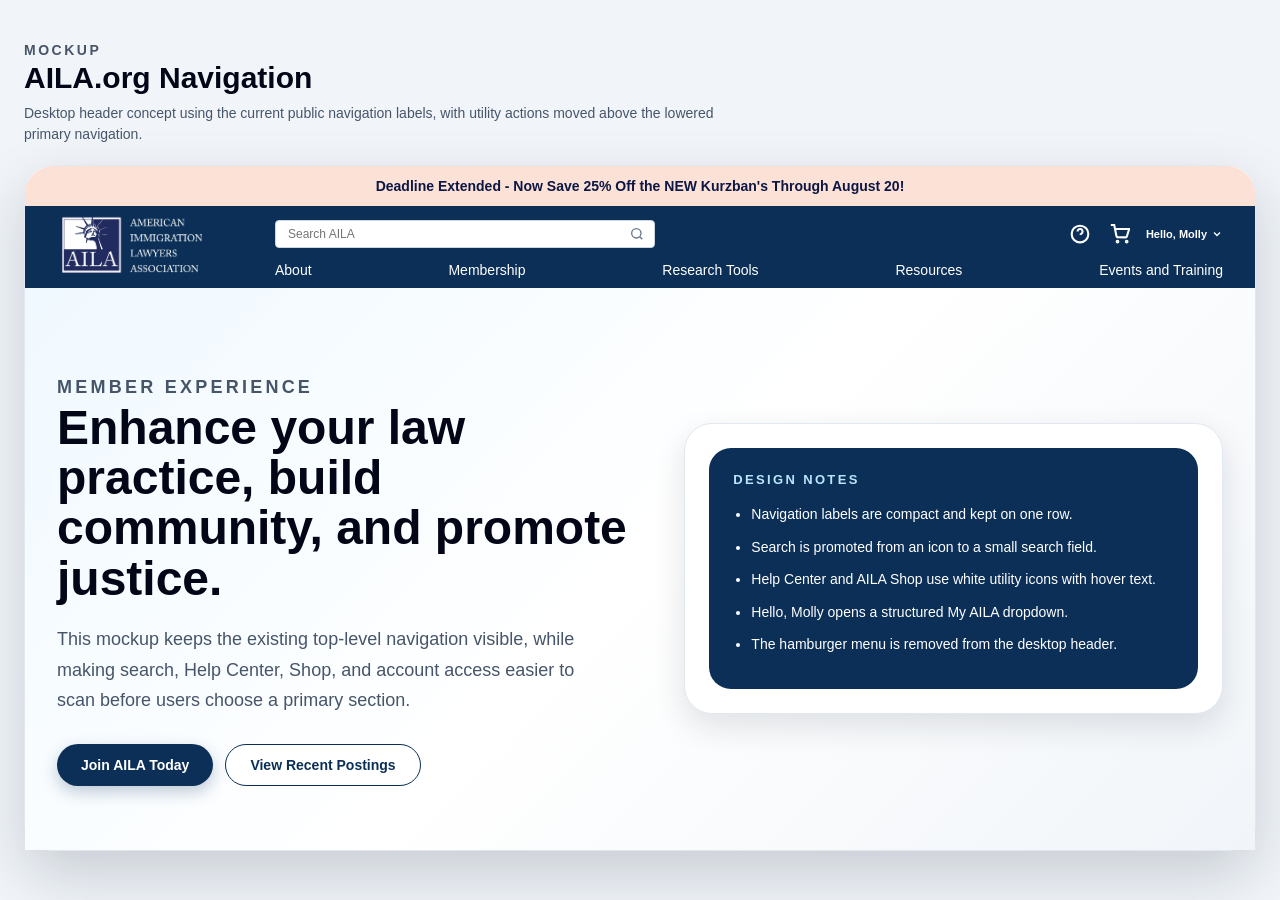
==== aila-navigation-mockup.html @ e3ba4544 "Add files via upload" ====
<!DOCTYPE html>
<html lang="en">
<head>
  <meta charset="UTF-8" />
  <meta name="viewport" content="width=device-width, initial-scale=1.0" />
  <title>AILA Navigation Mockup</title>

  <style>
    * {
      box-sizing: border-box;
    }

    body {
      margin: 0;
      font-family: Arial, Helvetica, sans-serif;
      background: #f1f5f9;
      color: #0f172a;
    }

    /* =========================
       MOCKUP WRAPPER
    ========================= */

    .mockup-page {
      max-width: 1280px;
      margin: 0 auto;
      padding: 32px 24px;
    }

    .mockup-heading {
      margin-bottom: 20px;
    }

    .mockup-label {
      margin: 0 0 6px;
      font-size: 12px;
      font-weight: 700;
      letter-spacing: 0.18em;
      text-transform: uppercase;
      color: #0369a1;
    }

    .mockup-heading h1 {
      margin: 0;
      font-size: 30px;
      color: #020617;
    }

    .mockup-heading p {
      max-width: 720px;
      margin: 8px 0 0;
      font-size: 14px;
      color: #475569;
      line-height: 1.5;
    }

    .site-frame {
      background: white;
      border-radius: 28px;
      overflow: visible;
      box-shadow: 0 24px 60px rgba(15, 23, 42, 0.18);
      border: 1px solid #e2e8f0;
    }

    .promo-bar {
      background: #FCE1D6;
      color: #0C1744;
      text-align: center;
      font-size: 14px;
      font-weight: 600;
      padding: 12px 32px;
      border-radius: 28px 28px 0 0;
    }

    /* =========================
       AILA HEADER
    ========================= */

    .aila-header {
      position: relative;
      z-index: 20;
      background: #0b2f57;
      color: white;
      display: grid;
      grid-template-columns: 230px 1fr;
      grid-template-rows: auto 36px;
    }

    .aila-utility-bar {
      display: flex;
      align-items: center;
      justify-content: space-between;
      background: #0b2f57;
      grid-column: 2;
      grid-row: 1;
      padding: 14px 32px 4px 20px;
    }

    .aila-logo {
      display: flex;
      align-items: flex-start;
      justify-content: center;
      grid-column: 1;
      grid-row: 1 / span 2;
      padding: 8px 16px 0;
    }

    .aila-logo img {
      width: 140px;
      height: auto;
      display: block;
      transform: translateX(-8px);
    }

    .aila-utility-right {
      display: flex;
      align-items: center;
      justify-content: flex-end;
      gap: 12px;
      width: 100%;
    }

    /* =========================
       SEARCH
    ========================= */

    .aila-search {
      width: 380px;
      margin-right: auto;
      position: relative;
    }

    .aila-search label {
      position: absolute;
      width: 1px;
      height: 1px;
      padding: 0;
      margin: -1px;
      overflow: hidden;
      clip: rect(0, 0, 0, 0);
      white-space: nowrap;
      border: 0;
    }

    .aila-search input {
      width: 100%;
      height: 28px;
      border: 1px solid #cbd5e1;
      border-radius: 4px;
      background: white;
      padding: 0 12px;
      font-size: 12px;
      color: #0f172a;
      outline: none;
      padding-right: 36px;
    }

    .aila-search-icon {
      position: absolute;
      top: 50%;
      right: 10px;
      width: 16px;
      height: 16px;
      transform: translateY(-50%);
      stroke: #64748b;
      stroke-width: 2;
      fill: none;
      pointer-events: none;
    }

    .aila-search input:focus {
      border-color: #7dd3fc;
      box-shadow: 0 0 0 2px rgba(125, 211, 252, 0.45);
    }

    /* =========================
       UTILITY ICON BUTTONS
    ========================= */

    .aila-icon-btn {
      position: relative;
      width: 28px;
      height: 28px;
      border: none;
      background: transparent;
      color: white;
      cursor: pointer;
      display: flex;
      align-items: center;
      justify-content: center;
      padding: 0;
    }

    .aila-icon-btn svg {
      width: 20px;
      height: 20px;
      stroke: white;
      stroke-width: 2.5;
      fill: none;
    }

    .aila-icon-btn:hover svg {
      stroke: #bae6fd;
    }

    .aila-tooltip {
      position: absolute;
      top: 32px;
      left: 50%;
      transform: translateX(-50%);
      background: #111827;
      color: white;
      padding: 4px 8px;
      font-size: 11px;
      font-weight: 500;
      border-radius: 4px;
      white-space: nowrap;
      opacity: 0;
      visibility: hidden;
      transition: opacity 0.15s ease, visibility 0.15s ease;
      z-index: 100;
    }

    .aila-icon-btn:hover .aila-tooltip {
      opacity: 1;
      visibility: visible;
    }

    /* =========================
       ACCOUNT MENU
    ========================= */

    .aila-account {
      position: relative;
    }

    .aila-account-trigger {
      display: flex;
      align-items: center;
      gap: 4px;
      height: 28px;
      border: none;
      background: transparent;
      color: white;
      font-size: 11px;
      font-weight: 600;
      cursor: pointer;
      padding: 0;
    }

    .aila-account-trigger:hover {
      color: #bae6fd;
    }

    .aila-account-trigger svg {
      width: 12px;
      height: 12px;
      stroke: currentColor;
      stroke-width: 2.5;
      fill: none;
      transition: transform 0.15s ease;
    }

    .aila-account-trigger[aria-expanded="true"] svg {
      transform: rotate(180deg);
    }

    .aila-dropdown {
      display: none;
      position: absolute;
      right: 0;
      top: 34px;
      z-index: 1000;
      width: 288px;
      background: white;
      border: 1px solid #e2e8f0;
      border-radius: 6px;
      box-shadow:
        0 10px 15px rgba(0, 0, 0, 0.10),
        0 4px 6px rgba(0, 0, 0, 0.05);
      overflow: hidden;
    }

    .aila-dropdown.is-open {
      display: block;
    }

    .aila-dropdown-inner {
      padding: 8px 0;
    }

    .aila-dropdown-section {
      padding: 8px 16px;
      border-bottom: 1px solid #f1f5f9;
    }

    .aila-dropdown-section:last-child {
      border-bottom: none;
    }

    .aila-dropdown-heading {
      margin: 0 0 8px;
      font-size: 11px;
      font-weight: 700;
      text-transform: uppercase;
      letter-spacing: 0.05em;
      color: #64748b;
    }

    .aila-dropdown a {
      display: block;
      padding: 4px 0;
      color: #334155;
      font-size: 14px;
      text-decoration: none;
    }

    .aila-dropdown a:hover {
      color: #0b2f57;
    }

    .aila-logout {
      color: #b91c1c !important;
      font-weight: 700;
    }

    .aila-logout:hover {
      color: #991b1b !important;
    }

    /* =========================
       MAIN NAVIGATION
    ========================= */

    .aila-main-nav {
      background: #0b2f57;
      grid-column: 2;
      grid-row: 2;
      padding: 0 32px 0 20px;
    }

    .aila-main-nav ul {
      list-style: none;
      padding: 0;
      margin: 0;
      height: 36px;
      display: flex;
      align-items: center;
      justify-content: space-between;
      gap: 32px;
      white-space: nowrap;
    }

    .aila-main-nav a {
      color: white;
      text-decoration: none;
      font-size: 14px;
      font-weight: 500;
    }

    .aila-main-nav a:hover {
      color: #bae6fd;
    }

    /* =========================
       SAMPLE PAGE CONTENT
    ========================= */

    .hero {
      background: linear-gradient(135deg, #f0f9ff, #ffffff, #f1f5f9);
      padding: 64px 32px;
      display: grid;
      grid-template-columns: 1.05fr 0.95fr;
      gap: 32px;
      align-items: center;
    }

    .hero-eyebrow {
      font-size: 13px;
      font-weight: 800;
      text-transform: uppercase;
      letter-spacing: 0.18em;
      color: #0072bc;
      margin: 0 0 12px;
    }

    .hero h2 {
      margin: 0;
      max-width: 640px;
      font-size: 48px;
      line-height: 1.05;
      color: #020617;
    }

    .hero p {
      max-width: 560px;
      margin: 20px 0 0;
      font-size: 18px;
      line-height: 1.7;
      color: #475569;
    }

    .hero-actions {
      display: flex;
      flex-wrap: wrap;
      gap: 12px;
      margin-top: 28px;
    }

    .primary-btn,
    .secondary-btn {
      border-radius: 999px;
      padding: 12px 24px;
      font-size: 14px;
      font-weight: 700;
      cursor: pointer;
    }

    .primary-btn {
      border: none;
      background: #0b2f57;
      color: white;
      box-shadow: 0 6px 16px rgba(11, 47, 87, 0.25);
    }

    .secondary-btn {
      border: 1px solid #0b2f57;
      background: white;
      color: #0b2f57;
    }

    .design-notes {
      background: white;
      border-radius: 28px;
      padding: 24px;
      box-shadow: 0 12px 32px rgba(15, 23, 42, 0.12);
      border: 1px solid #e2e8f0;
    }

    .design-notes-card {
      background: #0b2f57;
      color: white;
      border-radius: 22px;
      padding: 24px;
    }

    .design-notes-card h3 {
      margin: 0 0 16px;
      font-size: 13px;
      font-weight: 700;
      text-transform: uppercase;
      letter-spacing: 0.18em;
      color: #bae6fd;
    }

    .design-notes-card ul {
      margin: 0;
      padding-left: 18px;
      font-size: 14px;
      line-height: 1.6;
    }

    .design-notes-card li {
      margin-bottom: 10px;
    }

    /* =========================
       RESPONSIVE
    ========================= */

    @media (max-width: 900px) {
      .aila-utility-bar {
        align-items: flex-start;
        flex-direction: column;
        gap: 12px;
      }

      .aila-utility-right {
        flex-wrap: wrap;
        justify-content: flex-start;
      }

      .aila-search {
        width: 220px;
      }

      .aila-main-nav ul {
        overflow-x: auto;
      }

      .hero {
        grid-template-columns: 1fr;
      }

      .hero h2 {
        font-size: 36px;
      }
    }
  </style>
</head>

<body>

  <div class="mockup-page">

    <div class="mockup-heading">
      <p class="mockup-label">Mockup</p>
      <h1>AILA.org Navigation</h1>
      <p>
        Desktop header concept using the current public navigation labels, with utility actions moved above the lowered primary navigation.
      </p>
    </div>

    <div class="site-frame">

      <div class="promo-bar">
        Deadline Extended - Now Save 25% Off the NEW Kurzban's Through August 20!
      </div>

      <header class="aila-header">

        <!-- Logo spans the utility and primary navigation rows -->
        <div class="aila-logo">
          <img src="AILA_Navy50_Whitetext.png" alt="AILA" />
        </div>

        <!-- Utility Bar -->
        <div class="aila-utility-bar">

          <!-- Right Utility Area -->
          <div class="aila-utility-right">

            <!-- Search -->
            <div class="aila-search">
              <label for="site-search">Search AILA.org</label>
              <input id="site-search" type="search" placeholder="Search AILA" />
              <svg class="aila-search-icon" viewBox="0 0 24 24" aria-hidden="true">
                <circle cx="11" cy="11" r="7"></circle>
                <path d="m20 20-4-4"></path>
              </svg>
            </div>

            <!-- Help Center -->
            <button class="aila-icon-btn" type="button" title="Help Center" aria-label="Help Center">
              <svg viewBox="0 0 24 24" aria-hidden="true">
                <circle cx="12" cy="12" r="10"></circle>
                <path d="M9.1 9a3 3 0 1 1 5.8 1c-.5 1.4-2.1 1.8-2.6 3"></path>
                <path d="M12 17h.01"></path>
              </svg>
              <span class="aila-tooltip">Help Center</span>
            </button>

            <!-- AILA Shop -->
            <button class="aila-icon-btn" type="button" title="AILA Shop" aria-label="AILA Shop">
              <svg viewBox="0 0 24 24" aria-hidden="true">
                <circle cx="9" cy="21" r="1"></circle>
                <circle cx="20" cy="21" r="1"></circle>
                <path d="M1 1h4l2.7 13.4a2 2 0 0 0 2 1.6h8.7a2 2 0 0 0 2-1.6L23 6H6"></path>
              </svg>
              <span class="aila-tooltip">AILA Shop</span>
            </button>

            <!-- Account Menu -->
            <div class="aila-account">
              <button
                class="aila-account-trigger"
                type="button"
                aria-expanded="false"
                aria-controls="aila-account-menu"
              >
                Hello, Molly
                <svg viewBox="0 0 24 24" aria-hidden="true">
                  <path d="M6 9l6 6 6-6"></path>
                </svg>
              </button>

              <div class="aila-dropdown" id="aila-account-menu">
                <div class="aila-dropdown-inner">

                  <div class="aila-dropdown-section">
                    <p class="aila-dropdown-heading">My AILA</p>
                    <a href="#">Profile</a>
                    <a href="#">Account Settings</a>
                    <a href="#">Addresses</a>
                    <a href="#">Change Password</a>
                  </div>

                  <div class="aila-dropdown-section">
                    <p class="aila-dropdown-heading">Communications</p>
                    <a href="#">Recent Postings</a>
                    <a href="#">Email Subscriptions</a>
                  </div>

                  <div class="aila-dropdown-section">
                    <p class="aila-dropdown-heading">Shop</p>
                    <a href="#">Purchase History</a>
                    <a href="#">Digital Library</a>
                    <a href="#">My CLE</a>
                  </div>

                  <div class="aila-dropdown-section">
                    <a href="#" class="aila-logout">Log Out</a>
                  </div>

                </div>
              </div>
            </div>

          </div>
        </div>

        <!-- Main Navigation -->
        <nav class="aila-main-nav" aria-label="Primary navigation">
          <ul>
            <li><a href="#">About</a></li>
            <li><a href="#">Membership</a></li>
            <li><a href="#">Research Tools</a></li>
            <li><a href="#">Resources</a></li>
            <li><a href="#">Events and Training</a></li>
          </ul>
        </nav>

      </header>

      <!-- Sample page content below header -->
      <main class="hero">

        <section>
          <p class="hero-eyebrow">Member experience</p>
          <h2>Enhance your law practice, build community, and promote justice.</h2>
          <p>
            This mockup keeps the existing top-level navigation visible, while making search, Help Center, Shop, and account access easier to scan before users choose a primary section.
          </p>

          <div class="hero-actions">
            <button class="primary-btn">Join AILA Today</button>
            <button class="secondary-btn">View Recent Postings</button>
          </div>
        </section>

        <aside class="design-notes">
          <div class="design-notes-card">
            <h3>Design notes</h3>
            <ul>
              <li>Navigation labels are compact and kept on one row.</li>
              <li>Search is promoted from an icon to a small search field.</li>
              <li>Help Center and AILA Shop use white utility icons with hover text.</li>
              <li>Hello, Molly opens a structured My AILA dropdown.</li>
              <li>The hamburger menu is removed from the desktop header.</li>
            </ul>
          </div>
        </aside>

      </main>

    </div>
  </div>

  <script>
    document.addEventListener("DOMContentLoaded", function () {
      const accountButton = document.querySelector(".aila-account-trigger");
      const dropdown = document.querySelector(".aila-dropdown");

      accountButton.addEventListener("click", function (event) {
        event.stopPropagation();

        const isOpen = dropdown.classList.toggle("is-open");
        accountButton.setAttribute("aria-expanded", String(isOpen));
      });

      document.addEventListener("click", function (event) {
        const account = document.querySelector(".aila-account");

        if (!account.contains(event.target)) {
          dropdown.classList.remove("is-open");
          accountButton.setAttribute("aria-expanded", "false");
        }
      });

      document.addEventListener("keydown", function (event) {
        if (event.key === "Escape") {
          dropdown.classList.remove("is-open");
          accountButton.setAttribute("aria-expanded", "false");
        }
      });
    });
  </script>

</body>
</html>
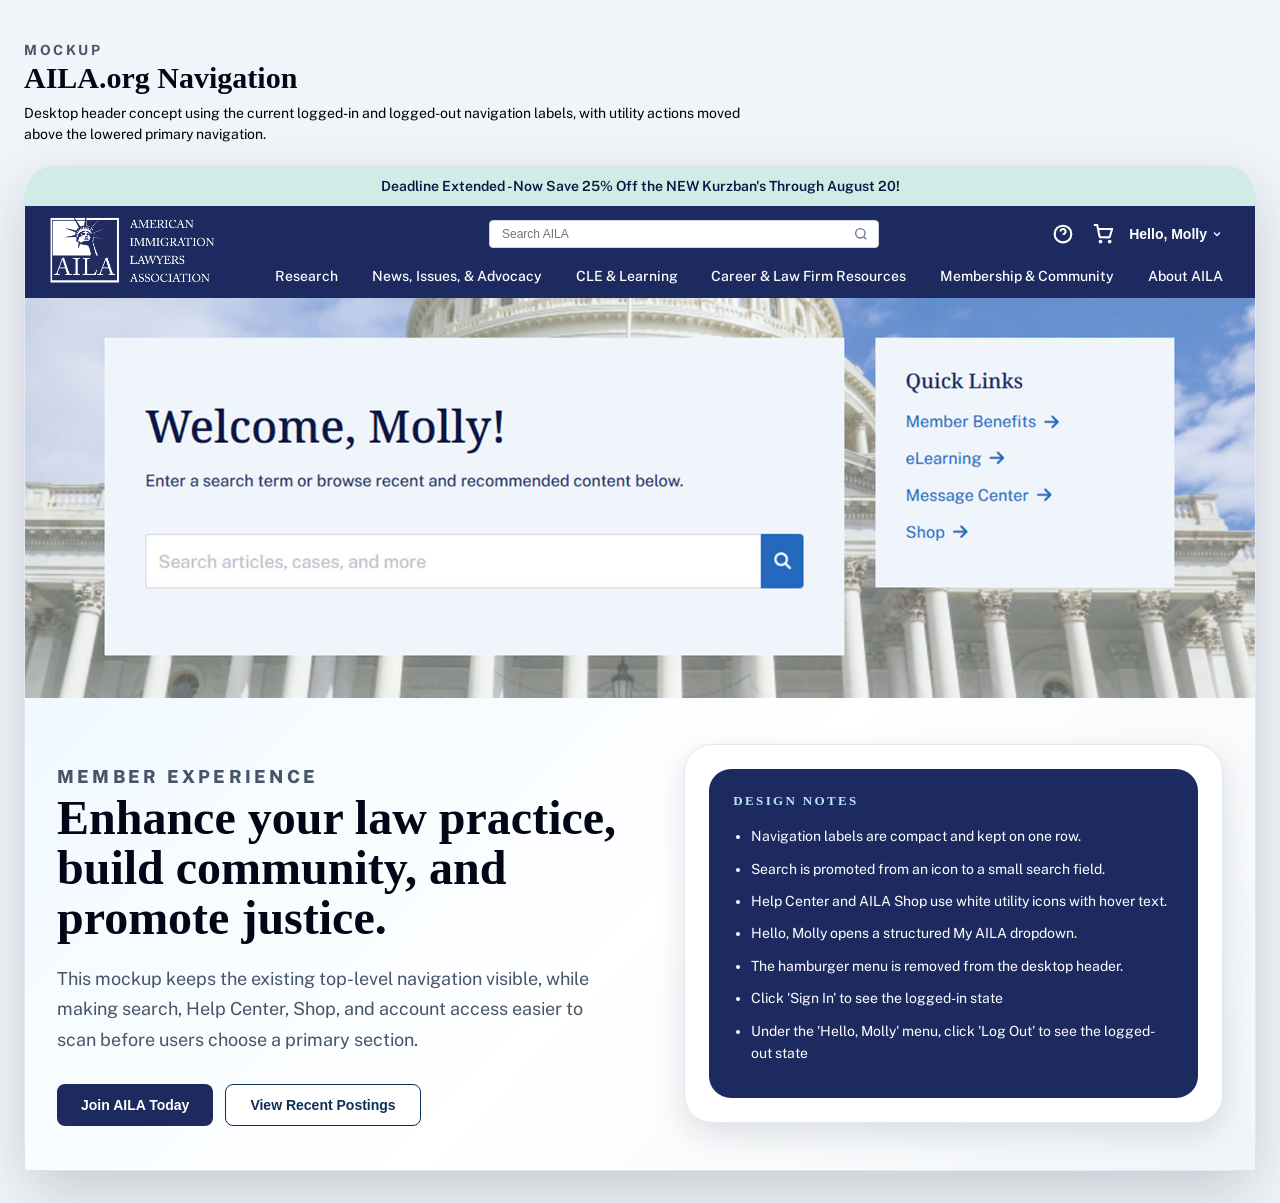
==== commit 8f09ac57: "Add files via upload" ====
--- a/aila-navigation-mockup.html
+++ b/aila-navigation-mockup.html
@@ -6,15 +6,22 @@
   <title>AILA Navigation Mockup</title>
 
   <style>
+    @import url('https://fonts.googleapis.com/css2?family=Public+Sans:wght@400;500;600;700;800&display=swap');
+    @import url('https://fonts.adobe.com/fonts/freight-text');
+
     * {
       box-sizing: border-box;
     }
 
     body {
       margin: 0;
-      font-family: Arial, Helvetica, sans-serif;
+      font-family: "Public Sans", Arial, sans-serif;
       background: #f1f5f9;
       color: #0f172a;
+    }
+
+    h1, h2, h3 {
+      font-family: "Freight Text", serif;
     }
 
     /* =========================
@@ -54,6 +61,10 @@
       line-height: 1.5;
     }
 
+    .mockup-heading p:last-child {
+      color: #000000;
+    }
+
     .site-frame {
       background: white;
       border-radius: 28px;
@@ -63,7 +74,7 @@
     }
 
     .promo-bar {
-      background: #FCE1D6;
+      background: #d1ece6;
       color: #0C1744;
       text-align: center;
       font-size: 14px;
@@ -79,18 +90,18 @@
     .aila-header {
       position: relative;
       z-index: 20;
-      background: #0b2f57;
+      background: #1C2A5F;
       color: white;
       display: grid;
       grid-template-columns: 230px 1fr;
-      grid-template-rows: auto 36px;
+      grid-template-rows: auto 46px;
     }
 
     .aila-utility-bar {
       display: flex;
       align-items: center;
       justify-content: space-between;
-      background: #0b2f57;
+      background: #1C2A5F;
       grid-column: 2;
       grid-row: 1;
       padding: 14px 32px 4px 20px;
@@ -106,8 +117,8 @@
     }
 
     .aila-logo img {
-      width: 140px;
-      height: auto;
+      height: 69.3px;
+      width: auto;
       display: block;
       transform: translateX(-8px);
     }
@@ -118,6 +129,7 @@
       justify-content: flex-end;
       gap: 12px;
       width: 100%;
+      position: relative;
     }
 
     /* =========================
@@ -125,9 +137,10 @@
     ========================= */
 
     .aila-search {
-      width: 380px;
-      margin-right: auto;
-      position: relative;
+      width: 390px;
+      position: absolute;
+      left: calc(50% - 65px);
+      transform: translateX(-50%);
     }
 
     .aila-search label {
@@ -242,7 +255,7 @@
       border: none;
       background: transparent;
       color: white;
-      font-size: 11px;
+      font-size: 14px;
       font-weight: 600;
       cursor: pointer;
       padding: 0;
@@ -300,16 +313,16 @@
 
     .aila-dropdown-heading {
       margin: 0 0 8px;
-      font-size: 11px;
+      font-size: 14px;
       font-weight: 700;
       text-transform: uppercase;
       letter-spacing: 0.05em;
-      color: #64748b;
+      color: #0C1744;
     }
 
     .aila-dropdown a {
       display: block;
-      padding: 4px 0;
+      padding: 4px 0 4px 4px;
       color: #334155;
       font-size: 14px;
       text-decoration: none;
@@ -320,8 +333,20 @@
     }
 
     .aila-logout {
-      color: #b91c1c !important;
+      color: #cc0000 !important;
+      font-size: 16px !important;
       font-weight: 700;
+      display: flex !important;
+      align-items: center;
+      gap: 8px;
+    }
+
+    .aila-logout svg {
+      width: 16px;
+      height: 16px;
+      stroke: currentColor;
+      stroke-width: 2;
+      fill: none;
     }
 
     .aila-logout:hover {
@@ -333,10 +358,10 @@
     ========================= */
 
     .aila-main-nav {
-      background: #0b2f57;
+      background: #1C2A5F;
       grid-column: 2;
       grid-row: 2;
-      padding: 0 32px 0 20px;
+      padding: 5px 32px 5px 20px;
     }
 
     .aila-main-nav ul {
@@ -362,13 +387,144 @@
       color: #bae6fd;
     }
 
+    .aila-nav-item {
+      position: relative;
+    }
+
+    .aila-research-menu {
+      position: absolute;
+      top: 36px;
+      left: 0;
+      width: 720px;
+      padding: 24px;
+      background: #ffffff;
+      border: 1px solid #dbe3ef;
+      border-radius: 8px;
+      box-shadow: 0 16px 32px rgba(12, 23, 68, 0.18);
+      transform: translateY(8px);
+      opacity: 0;
+      visibility: hidden;
+      transition: opacity 0.15s ease, transform 0.15s ease, visibility 0.15s;
+      z-index: 1000;
+    }
+
+    .aila-career-menu {
+      left: auto;
+      right: 0;
+    }
+
+    .aila-nav-item:hover .aila-research-menu,
+    .aila-nav-item:focus-within .aila-research-menu {
+      opacity: 1;
+      visibility: visible;
+      transform: translateY(0);
+    }
+
+    .aila-research-menu-grid {
+      display: grid;
+      grid-template-columns: 0.8fr 1.2fr 1fr;
+      gap: 24px;
+    }
+
+    .aila-news-menu-grid {
+      grid-template-columns: repeat(3, minmax(0, 1fr));
+    }
+
+    .aila-equal-menu-grid {
+      grid-template-columns: repeat(3, minmax(0, 1fr));
+    }
+
+    .aila-membership-menu-grid {
+      grid-template-columns: 1.2fr 1fr 0.8fr;
+    }
+
+    .aila-research-menu-column {
+      min-width: 0;
+    }
+
+    .aila-research-menu-heading {
+      margin: 0 0 10px;
+      color: #1C2A5F;
+      font-size: 14px;
+      font-weight: 700;
+      text-transform: uppercase;
+      letter-spacing: 0.06em;
+    }
+
+    .aila-menu-subheading {
+      margin-top: 18px;
+    }
+
+    .aila-research-menu-column a {
+      display: block;
+      margin: 0;
+      padding: 6px 0;
+      color: #334155;
+      font-size: 14px;
+      line-height: 1.35;
+    }
+
+    .aila-research-menu-column a:hover,
+    .aila-research-menu-column a:focus {
+      color: #0072bc;
+    }
+
+    /* =========================
+       LOGGED OUT STATE
+    ========================= */
+
+    .aila-header.logged-out .aila-account {
+      display: none;
+    }
+
+    .aila-login-btn {
+      display: none;
+      height: 28px;
+      padding: 0 20px;
+      background: white;
+      color: #1C2A5F;
+      border: none;
+      border-radius: 4px;
+      font-size: 14px;
+      font-weight: 600;
+      cursor: pointer;
+      transition: background-color 0.2s ease;
+      align-items: center;
+      justify-content: center;
+      white-space: nowrap;
+    }
+
+    .aila-login-btn:hover {
+      background-color: #f1f5f9;
+    }
+
+    .aila-header.logged-out .aila-login-btn {
+      display: block;
+    }
+
+    .aila-main-nav-logged-in {
+      display: block;
+    }
+
+    .aila-main-nav-logged-out {
+      display: none;
+    }
+
+    .aila-header.logged-out .aila-main-nav-logged-in {
+      display: none;
+    }
+
+    .aila-header.logged-out .aila-main-nav-logged-out {
+      display: block;
+    }
+
     /* =========================
        SAMPLE PAGE CONTENT
     ========================= */
 
     .hero {
       background: linear-gradient(135deg, #f0f9ff, #ffffff, #f1f5f9);
-      padding: 64px 32px;
+      padding: 44px 32px;
       display: grid;
       grid-template-columns: 1.05fr 0.95fr;
       gap: 32px;
@@ -409,7 +565,7 @@
 
     .primary-btn,
     .secondary-btn {
-      border-radius: 999px;
+      border-radius: 8px;
       padding: 12px 24px;
       font-size: 14px;
       font-weight: 700;
@@ -418,9 +574,13 @@
 
     .primary-btn {
       border: none;
-      background: #0b2f57;
+      background: #1C2A5F;
       color: white;
-      box-shadow: 0 6px 16px rgba(11, 47, 87, 0.25);
+      transition: background-color 0.2s ease;
+    }
+
+    .primary-btn:hover {
+      background-color: #0072bc;
     }
 
     .secondary-btn {
@@ -438,7 +598,7 @@
     }
 
     .design-notes-card {
-      background: #0b2f57;
+      background: #1C2A5F;
       color: white;
       border-radius: 22px;
       padding: 24px;
@@ -464,8 +624,24 @@
       margin-bottom: 10px;
     }
 
-    /* =========================
-       RESPONSIVE
+    /* =========================       HERO IMAGE SECTION
+    ========================= */
+
+    .hero-image-section {
+      width: 100%;
+      overflow: hidden;
+      position: relative;
+    }
+
+    .hero-image {
+      display: block;
+      width: 100%;
+      height: auto;
+      max-height: 400px;
+      object-fit: cover;
+    }
+
+    /* =========================       RESPONSIVE
     ========================= */
 
     @media (max-width: 900px) {
@@ -481,7 +657,10 @@
       }
 
       .aila-search {
-        width: 220px;
+        width: 230px;
+        position: relative;
+        left: auto;
+        transform: none;
       }
 
       .aila-main-nav ul {
@@ -507,7 +686,7 @@
       <p class="mockup-label">Mockup</p>
       <h1>AILA.org Navigation</h1>
       <p>
-        Desktop header concept using the current public navigation labels, with utility actions moved above the lowered primary navigation.
+        Desktop header concept using the current logged-in and logged-out navigation labels, with utility actions moved above the lowered primary navigation.
       </p>
     </div>
 
@@ -560,7 +739,7 @@
               <span class="aila-tooltip">AILA Shop</span>
             </button>
 
-            <!-- Account Menu -->
+            <!-- Account Menu (Logged In) -->
             <div class="aila-account">
               <button
                 class="aila-account-trigger"
@@ -586,41 +765,324 @@
                   </div>
 
                   <div class="aila-dropdown-section">
-                    <p class="aila-dropdown-heading">Communications</p>
-                    <a href="#">Recent Postings</a>
-                    <a href="#">Email Subscriptions</a>
+                    <p class="aila-dropdown-heading">Email Subscriptions</p>
+                    <a href="#">Recent Posting Alerts</a>
+                    <a href="#">Informational Emails</a>
+                    <a href="#">Listservs</a>
                   </div>
 
                   <div class="aila-dropdown-section">
                     <p class="aila-dropdown-heading">Shop</p>
-                    <a href="#">Purchase History</a>
+                    <a href="#">Order History</a>
                     <a href="#">Digital Library</a>
                     <a href="#">My CLE</a>
                   </div>
 
                   <div class="aila-dropdown-section">
-                    <a href="#" class="aila-logout">Log Out</a>
+                    <a href="#" class="aila-logout">
+                      <svg viewBox="0 0 24 24" aria-hidden="true">
+                        <path d="M10 17l5-5-5-5"></path>
+                        <path d="M15 12H3"></path>
+                        <path d="M14 5h5v14h-5"></path>
+                      </svg>
+                      <span>LOG OUT</span>
+                    </a>
                   </div>
 
                 </div>
               </div>
             </div>
 
+            <!-- Login Button (Logged Out) -->
+            <button class="aila-login-btn" type="button">
+              Sign In
+            </button>
+
           </div>
         </div>
 
-        <!-- Main Navigation -->
-        <nav class="aila-main-nav" aria-label="Primary navigation">
+        <!-- Main Navigation - Logged In -->
+        <nav class="aila-main-nav aila-main-nav-logged-in" aria-label="Primary navigation">
           <ul>
-            <li><a href="#">About</a></li>
-            <li><a href="#">Membership</a></li>
-            <li><a href="#">Research Tools</a></li>
-            <li><a href="#">Resources</a></li>
-            <li><a href="#">Events and Training</a></li>
+            <li class="aila-nav-item">
+              <a href="#" aria-haspopup="true">Research</a>
+              <div class="aila-research-menu">
+                <div class="aila-research-menu-grid">
+                  <div class="aila-research-menu-column">
+                    <p class="aila-research-menu-heading">Find &amp; Browse</p>
+                    <a href="#">Advanced Search</a>
+                    <a href="#">Research by Topic</a>
+                    <a href="#">My Research</a>
+                  </div>
+                  <div class="aila-research-menu-column">
+                    <p class="aila-research-menu-heading">Guidance &amp; Publications</p>
+                    <a href="#">Books (Print &amp; Digital)</a>
+                    <a href="#">AILA Law Journal</a>
+                    <a href="#">Practice Pointers &amp; Alerts</a>
+                    <a href="#">Litigation Resource Center</a>
+                    <a href="#">Client Flyers</a>
+                  </div>
+                  <div class="aila-research-menu-column">
+                    <p class="aila-research-menu-heading">Research Tools</p>
+                    <a href="#">AILALink</a>
+                    <a href="#">Fastcase</a>
+                  </div>
+                </div>
+              </div>
+            </li>
+            <li class="aila-nav-item">
+              <a href="#" aria-haspopup="true">News, Issues, &amp; Advocacy</a>
+              <div class="aila-research-menu">
+                <div class="aila-research-menu-grid aila-news-menu-grid">
+                  <div class="aila-research-menu-column">
+                    <p class="aila-research-menu-heading">Stay Current</p>
+                    <a href="#">Immigration News</a>
+                    <a href="#">Recent Postings</a>
+                    <a href="#">Blog</a>
+                    <a href="#">Press Releases</a>
+                  </div>
+                  <div class="aila-research-menu-column">
+                    <p class="aila-research-menu-heading">Issues &amp; Trends</p>
+                    <a href="#">Featured Issues</a>
+                    <a href="#">Trend Trackers</a>
+                    <a href="#">Policy Briefs</a>
+                    <a href="#">Liaison Meetings</a>
+                  </div>
+                  <div class="aila-research-menu-column">
+                    <p class="aila-research-menu-heading">Take Action</p>
+                    <a href="#">Advocacy Center</a>
+                    <a href="#">National Day of Action</a>
+                    <a href="#">Report Trends &amp; Issues</a>
+                  </div>
+                </div>
+              </div>
+            </li>
+            <li class="aila-nav-item">
+              <a href="#" aria-haspopup="true">CLE &amp; Learning</a>
+              <div class="aila-research-menu">
+                <div class="aila-research-menu-grid aila-equal-menu-grid">
+                  <div class="aila-research-menu-column">
+                    <p class="aila-research-menu-heading">Events</p>
+                    <a href="#">Conferences</a>
+                    <a href="#">Seminars</a>
+                    <a href="#">Roundtables</a>
+                    <a href="#">Calendar</a>
+                  </div>
+                  <div class="aila-research-menu-column">
+                    <p class="aila-research-menu-heading">OnDemand</p>
+                    <a href="#">eLearning</a>
+                    <a href="#">Online Courses</a>
+                    <a href="#">Tutorial Videos</a>
+                  </div>
+                  <div class="aila-research-menu-column">
+                    <p class="aila-research-menu-heading">CLE &amp; Tuition</p>
+                    <a href="#">CLE Center</a>
+                    <a href="#">Tuition Assistance</a>
+                  </div>
+                </div>
+              </div>
+            </li>
+            <li class="aila-nav-item">
+              <a href="#" aria-haspopup="true">Career &amp; Law Firm Resources</a>
+              <div class="aila-research-menu aila-career-menu">
+                <div class="aila-research-menu-grid">
+                  <div class="aila-research-menu-column">
+                    <p class="aila-research-menu-heading">Career</p>
+                    <a href="#">Career Center</a>
+                    <a href="#">Jobs at AILA</a>
+                  </div>
+                  <div class="aila-research-menu-column">
+                    <p class="aila-research-menu-heading">Law Firm Resources</p>
+                    <a href="#">Practice Management</a>
+                    <a href="#">Discounts &amp; Alliance Programs</a>
+                    <a href="#">Paralegal Tools (AAPs Only)</a>
+                  </div>
+                  <div class="aila-research-menu-column">
+                    <p class="aila-research-menu-heading">Professional Support</p>
+                    <a href="#">Ethics</a>
+                    <a href="#">Lawyer Well-Being</a>
+                    <a href="#">Diversity, Equity &amp; Inclusion</a>
+                  </div>
+                </div>
+              </div>
+            </li>
+            <li class="aila-nav-item">
+              <a href="#" aria-haspopup="true">Membership &amp; Community</a>
+              <div class="aila-research-menu aila-career-menu">
+                <div class="aila-research-menu-grid aila-membership-menu-grid">
+                  <div class="aila-research-menu-column">
+                    <p class="aila-research-menu-heading">Member Benefits</p>
+                    <a href="#">Discounts &amp; Alliance Programs</a>
+                    <a href="#">For New Members</a>
+                    <p class="aila-research-menu-heading aila-menu-subheading">Get Involved</p>
+                    <a href="#">Volunteer with AILA National</a>
+                    <a href="#">Pro Bono Opportunities &amp; Resources</a>
+                    <a href="#">Citizenship Day</a>
+                  </div>
+                  <div class="aila-research-menu-column">
+                    <p class="aila-research-menu-heading">Directories</p>
+                    <a href="#">Member Directory</a>
+                    <a href="#">International Associates Directory</a>
+                    <a href="#">Paralegals Directory</a>
+                    <a href="#">Group Directory</a>
+                  </div>
+                  <div class="aila-research-menu-column">
+                    <p class="aila-research-menu-heading">Connect</p>
+                    <a href="#">Chapters</a>
+                    <a href="#">National Committees</a>
+                    <a href="#">Practice Area Sections</a>
+                    <a href="#">Interest Groups</a>
+                    <a href="#">Message Center</a>
+                  </div>
+                </div>
+              </div>
+            </li>
+            <li class="aila-nav-item">
+              <a href="#" aria-haspopup="true">About AILA</a>
+              <div class="aila-research-menu aila-career-menu">
+                <div class="aila-research-menu-grid">
+                  <div class="aila-research-menu-column">
+                    <p class="aila-research-menu-heading">AILA National</p>
+                    <a href="#">About</a>
+                    <a href="#">Contact</a>
+                    <a href="#">Jobs at AILA</a>
+                    <a href="#">Annual Awards</a>
+                  </div>
+                  <div class="aila-research-menu-column">
+                    <p class="aila-research-menu-heading">Leadership &amp; Governance</p>
+                    <a href="#">AILA Leadership</a>
+                    <a href="#">Board &amp; Annual Meetings</a>
+                    <a href="#">Bylaws</a>
+                    <a href="#">National Elections</a>
+                  </div>
+                  <div class="aila-research-menu-column">
+                    <p class="aila-research-menu-heading">AILA Policies</p>
+                    <a href="#">Academic Adoption of Publications</a>
+                  </div>
+                </div>
+              </div>
+            </li>
           </ul>
         </nav>
 
+        <!-- Main Navigation - Logged Out -->
+        <nav class="aila-main-nav aila-main-nav-logged-out" aria-label="Primary navigation">
+          <ul>
+            <li><a href="#">Membership</a></li>
+            <li class="aila-nav-item">
+              <a href="#" aria-haspopup="true">CLE &amp; Learning</a>
+              <div class="aila-research-menu">
+                <div class="aila-research-menu-grid aila-equal-menu-grid">
+                  <div class="aila-research-menu-column">
+                    <p class="aila-research-menu-heading">Events</p>
+                    <a href="#">Conferences</a>
+                    <a href="#">Seminars</a>
+                    <a href="#">Roundtables</a>
+                    <a href="#">Calendar</a>
+                  </div>
+                  <div class="aila-research-menu-column">
+                    <p class="aila-research-menu-heading">OnDemand</p>
+                    <a href="#">eLearning</a>
+                    <a href="#">Online Courses</a>
+                    <a href="#">Tutorial Videos</a>
+                  </div>
+                  <div class="aila-research-menu-column">
+                    <p class="aila-research-menu-heading">CLE &amp; Tuition</p>
+                    <a href="#">CLE Center</a>
+                    <a href="#">Tuition Assistance</a>
+                  </div>
+                </div>
+              </div>
+            </li>
+            <li class="aila-nav-item">
+              <a href="#" aria-haspopup="true">Career &amp; Law Firm Resources</a>
+              <div class="aila-research-menu aila-career-menu">
+                <div class="aila-research-menu-grid">
+                  <div class="aila-research-menu-column">
+                    <p class="aila-research-menu-heading">Career</p>
+                    <a href="#">Career Center</a>
+                    <a href="#">Jobs at AILA</a>
+                  </div>
+                  <div class="aila-research-menu-column">
+                    <p class="aila-research-menu-heading">Law Firm Resources</p>
+                    <a href="#">Practice Management</a>
+                    <a href="#">Discounts &amp; Alliance Programs</a>
+                    <a href="#">Paralegal Tools (AAPs Only)</a>
+                  </div>
+                  <div class="aila-research-menu-column">
+                    <p class="aila-research-menu-heading">Professional Support</p>
+                    <a href="#">Ethics</a>
+                    <a href="#">Lawyer Well-Being</a>
+                    <a href="#">Diversity, Equity &amp; Inclusion</a>
+                  </div>
+                </div>
+              </div>
+            </li>
+            <li class="aila-nav-item">
+              <a href="#" aria-haspopup="true">Membership &amp; Community</a>
+              <div class="aila-research-menu aila-career-menu">
+                <div class="aila-research-menu-grid aila-membership-menu-grid">
+                  <div class="aila-research-menu-column">
+                    <p class="aila-research-menu-heading">Member Benefits</p>
+                    <a href="#">Discounts &amp; Alliance Programs</a>
+                    <a href="#">For New Members</a>
+                    <p class="aila-research-menu-heading aila-menu-subheading">Get Involved</p>
+                    <a href="#">Volunteer with AILA National</a>
+                    <a href="#">Pro Bono Opportunities &amp; Resources</a>
+                    <a href="#">Citizenship Day</a>
+                  </div>
+                  <div class="aila-research-menu-column">
+                    <p class="aila-research-menu-heading">Directories</p>
+                    <a href="#">Member Directory</a>
+                    <a href="#">International Associates Directory</a>
+                    <a href="#">Paralegals Directory</a>
+                    <a href="#">Group Directory</a>
+                  </div>
+                  <div class="aila-research-menu-column">
+                    <p class="aila-research-menu-heading">Connect</p>
+                    <a href="#">Chapters</a>
+                    <a href="#">National Committees</a>
+                    <a href="#">Practice Area Sections</a>
+                    <a href="#">Interest Groups</a>
+                    <a href="#">Message Center</a>
+                  </div>
+                </div>
+              </div>
+            </li>
+            <li class="aila-nav-item">
+              <a href="#" aria-haspopup="true">About AILA</a>
+              <div class="aila-research-menu aila-career-menu">
+                <div class="aila-research-menu-grid">
+                  <div class="aila-research-menu-column">
+                    <p class="aila-research-menu-heading">AILA National</p>
+                    <a href="#">About</a>
+                    <a href="#">Contact</a>
+                    <a href="#">Jobs at AILA</a>
+                    <a href="#">Annual Awards</a>
+                  </div>
+                  <div class="aila-research-menu-column">
+                    <p class="aila-research-menu-heading">Leadership &amp; Governance</p>
+                    <a href="#">AILA Leadership</a>
+                    <a href="#">Board &amp; Annual Meetings</a>
+                    <a href="#">Bylaws</a>
+                    <a href="#">National Elections</a>
+                  </div>
+                  <div class="aila-research-menu-column">
+                    <p class="aila-research-menu-heading">AILA Policies</p>
+                    <a href="#">Academic Adoption of Publications</a>
+                  </div>
+                </div>
+              </div>
+            </li>
+          </ul>
+        </nav>
+
       </header>
+
+      <!-- Hero Image -->
+      <div class="hero-image-section">
+        <img src="home-hero.jpg" alt="AILA home" class="hero-image" />
+      </div>
 
       <!-- Sample page content below header -->
       <main class="hero">
@@ -647,6 +1109,8 @@
               <li>Help Center and AILA Shop use white utility icons with hover text.</li>
               <li>Hello, Molly opens a structured My AILA dropdown.</li>
               <li>The hamburger menu is removed from the desktop header.</li>
+              <li>Click 'Sign In' to see the logged-in state</li>
+              <li>Under the 'Hello, Molly' menu, click 'Log Out' to see the logged-out state</li>
             </ul>
           </div>
         </aside>
@@ -660,7 +1124,11 @@
     document.addEventListener("DOMContentLoaded", function () {
       const accountButton = document.querySelector(".aila-account-trigger");
       const dropdown = document.querySelector(".aila-dropdown");
-
+      const header = document.querySelector(".aila-header");
+      const logoutLink = document.querySelector(".aila-logout");
+      const loginBtn = document.querySelector(".aila-login-btn");
+
+      // Account menu toggle
       accountButton.addEventListener("click", function (event) {
         event.stopPropagation();
 
@@ -668,6 +1136,7 @@
         accountButton.setAttribute("aria-expanded", String(isOpen));
       });
 
+      // Close dropdown when clicking outside
       document.addEventListener("click", function (event) {
         const account = document.querySelector(".aila-account");
 
@@ -677,12 +1146,31 @@
         }
       });
 
+      // Close dropdown on Escape key
       document.addEventListener("keydown", function (event) {
         if (event.key === "Escape") {
           dropdown.classList.remove("is-open");
           accountButton.setAttribute("aria-expanded", "false");
         }
       });
+
+      // Handle logout
+      logoutLink.addEventListener("click", function (event) {
+        event.preventDefault();
+        header.classList.add("logged-out");
+        dropdown.classList.remove("is-open");
+        accountButton.setAttribute("aria-expanded", "false");
+        document.querySelector(".promo-bar").style.backgroundColor = "#FCE1D6";
+        document.querySelector(".promo-bar").textContent = "This is the banner color for alerts.";
+      });
+
+      // Handle login
+      loginBtn.addEventListener("click", function (event) {
+        event.preventDefault();
+        header.classList.remove("logged-out");
+        document.querySelector(".promo-bar").style.backgroundColor = "#d1ece6";
+        document.querySelector(".promo-bar").textContent = "Deadline Extended - Now Save 25% Off the NEW Kurzban's Through August 20!";
+      });
     });
   </script>
 
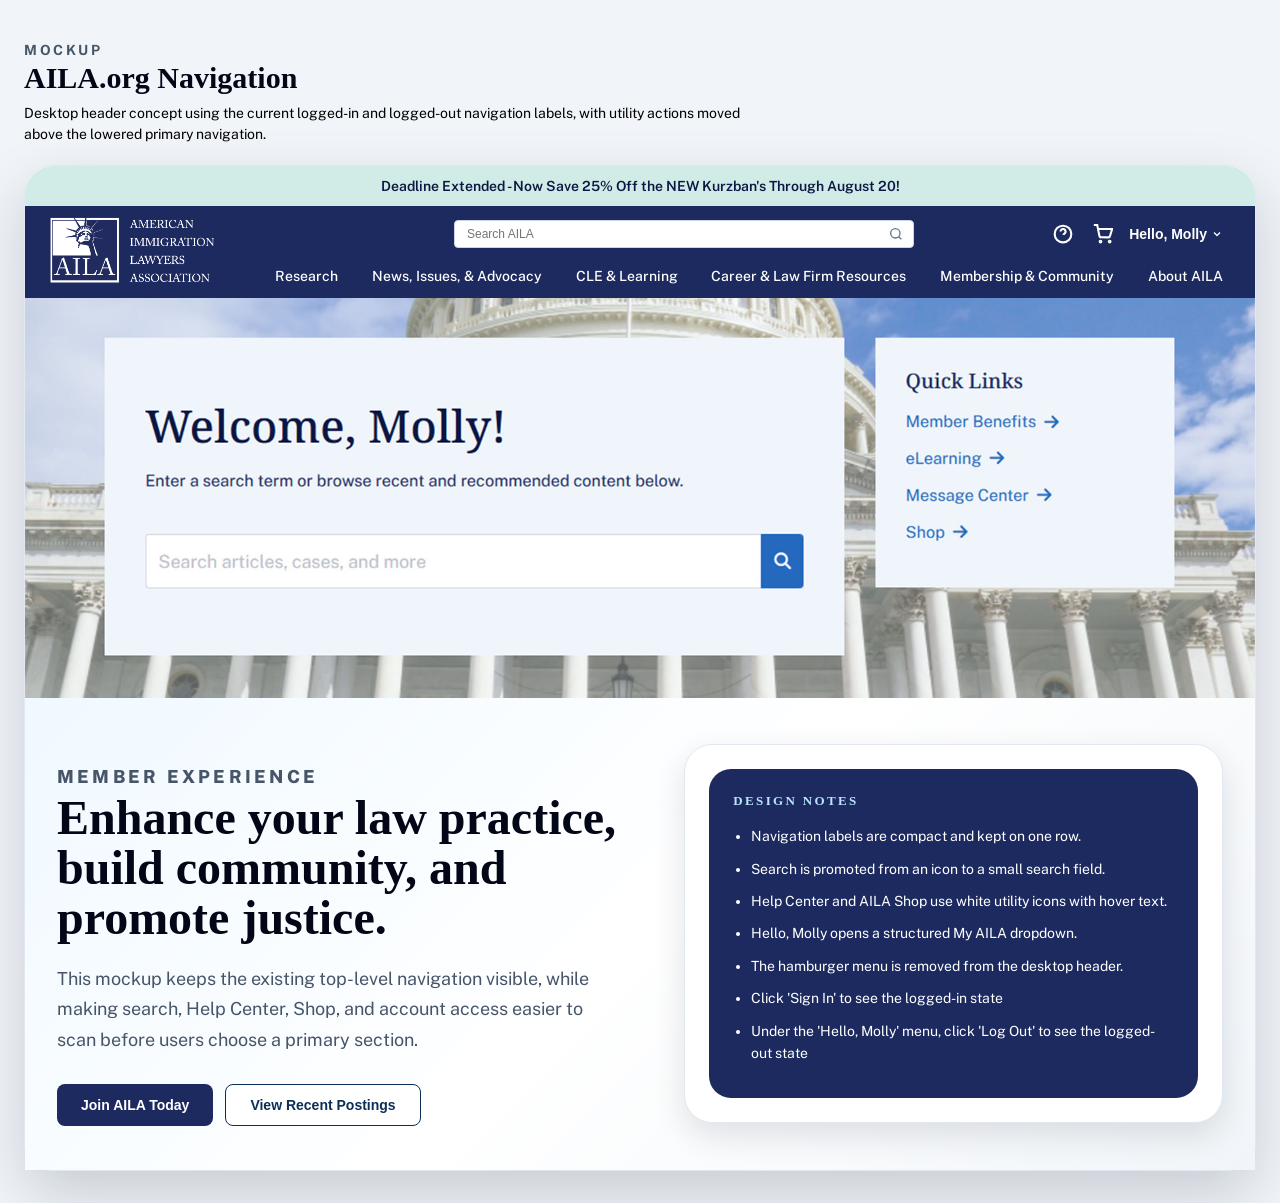
==== commit fb6f7071: "Add files via upload" ====
--- a/aila-navigation-mockup.html
+++ b/aila-navigation-mockup.html
@@ -137,7 +137,7 @@
     ========================= */
 
     .aila-search {
-      width: 390px;
+      width: 460px;
       position: absolute;
       left: calc(50% - 65px);
       transform: translateX(-50%);
@@ -1127,6 +1127,7 @@
       const header = document.querySelector(".aila-header");
       const logoutLink = document.querySelector(".aila-logout");
       const loginBtn = document.querySelector(".aila-login-btn");
+      const heroImage = document.querySelector(".hero-image");
 
       // Account menu toggle
       accountButton.addEventListener("click", function (event) {
@@ -1158,6 +1159,7 @@
       logoutLink.addEventListener("click", function (event) {
         event.preventDefault();
         header.classList.add("logged-out");
+        heroImage.src = "home-logged-out.jpg";
         dropdown.classList.remove("is-open");
         accountButton.setAttribute("aria-expanded", "false");
         document.querySelector(".promo-bar").style.backgroundColor = "#FCE1D6";
@@ -1168,6 +1170,7 @@
       loginBtn.addEventListener("click", function (event) {
         event.preventDefault();
         header.classList.remove("logged-out");
+        heroImage.src = "home-hero.jpg";
         document.querySelector(".promo-bar").style.backgroundColor = "#d1ece6";
         document.querySelector(".promo-bar").textContent = "Deadline Extended - Now Save 25% Off the NEW Kurzban's Through August 20!";
       });
